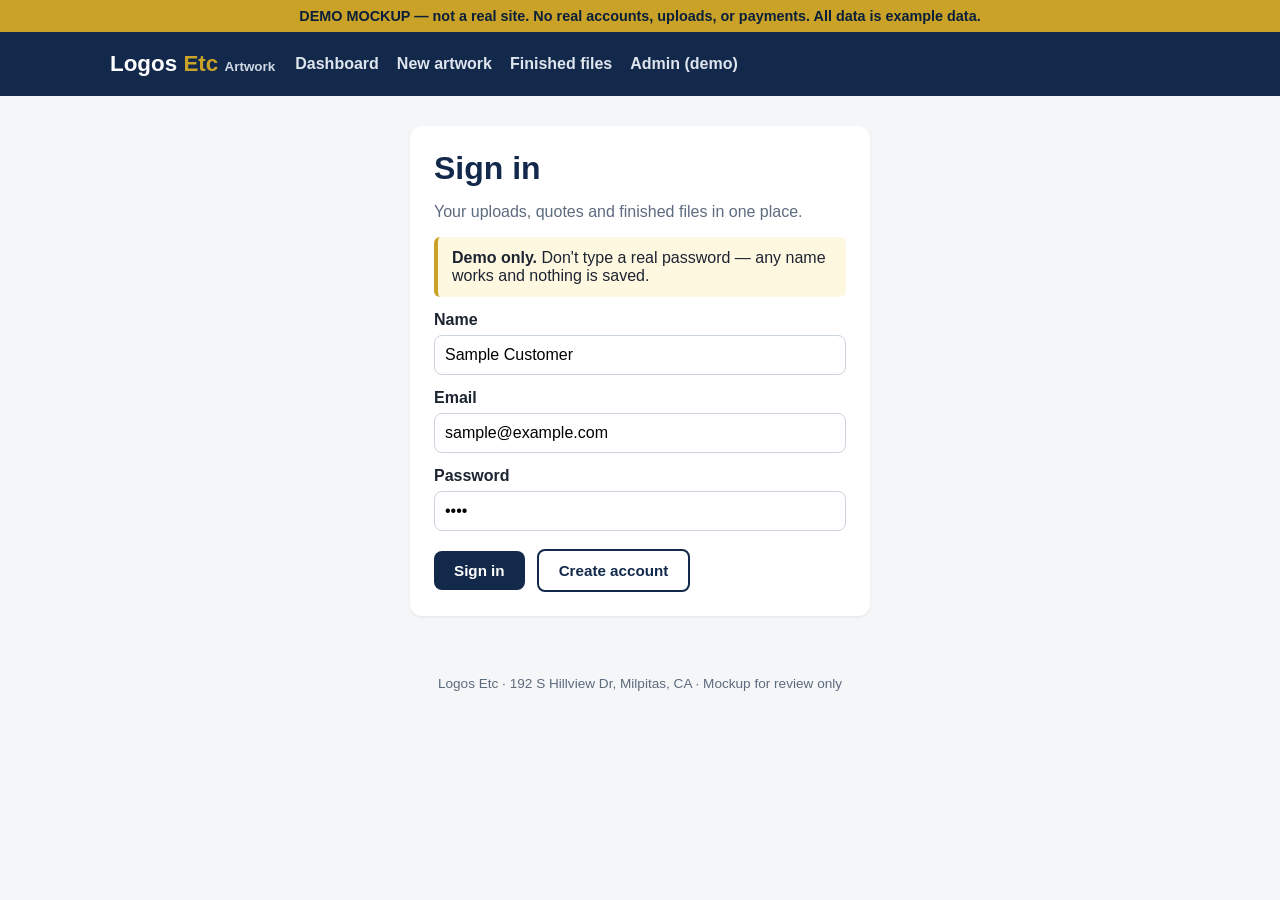
==== artwork/index.html @ 2047134d "Add artwork portal demo mockup (/artwork/)" ====
<!doctype html><html lang="en"><head><meta charset="utf-8"><meta name="viewport" content="width=device-width,initial-scale=1">
<title>Artwork Portal (Demo) | Logos Etc</title>
<style>
:root{--navy:#13294B;--dark:#0B1F3A;--gold:#C9A227;--bg:#f5f6f8;--ink:#1b2430;--mut:#5d6b7e}
*{box-sizing:border-box}body{margin:0;font-family:-apple-system,"Segoe UI",Roboto,Helvetica,Arial,sans-serif;color:var(--ink);background:var(--bg)}
h1,h2,h3{font-family:"Futura","Avenir Next Condensed","Trebuchet MS",sans-serif;margin:0 0 .4em;color:var(--navy)}
.demo{background:var(--gold);color:var(--dark);text-align:center;font-weight:700;padding:8px;font-size:.9rem}
header{background:var(--navy);color:#fff}.nav{max-width:1100px;margin:auto;display:flex;align-items:center;gap:20px;height:64px;padding:0 20px}
.logo{color:#fff;font-weight:900;font-size:1.4rem;text-decoration:none}.logo span{color:var(--gold)}
.nav nav{flex:1;display:flex;gap:18px}.nav a.l{color:#dfe5ee;text-decoration:none;font-weight:600;cursor:pointer}.nav a.l:hover{color:var(--gold)}
main{max-width:1100px;margin:28px auto;padding:0 20px}
.card{background:#fff;border-radius:12px;padding:24px;box-shadow:0 1px 3px rgba(0,0,0,.08);margin-bottom:20px}
.btn{display:inline-block;background:var(--gold);color:var(--dark);border:0;border-radius:8px;padding:11px 20px;font-weight:700;cursor:pointer;font-size:.95rem;text-decoration:none}
.btn.n{background:var(--navy);color:#fff}.btn.o{background:#fff;color:var(--navy);border:2px solid var(--navy)}.btn.s{padding:7px 12px;font-size:.85rem}
label{display:block;font-weight:600;margin:14px 0 6px}input,select,textarea{width:100%;padding:10px;border:1px solid #cbd3dd;border-radius:8px;font:inherit}
.grid{display:grid;grid-template-columns:repeat(3,1fr);gap:16px}.opt{border:2px solid #dde3ea;border-radius:12px;padding:18px;cursor:pointer;background:#fff}
.opt.sel{border-color:var(--gold);box-shadow:0 0 0 3px rgba(201,162,39,.25)}.opt b.p{font-size:1.6rem;color:var(--navy);display:block;margin:6px 0}
.note{background:#fff8e1;border-left:4px solid var(--gold);padding:12px 14px;border-radius:6px;margin:14px 0}
table{width:100%;border-collapse:collapse}th,td{text-align:left;padding:10px;border-bottom:1px solid #eef1f4;font-size:.93rem}th{color:var(--mut);font-weight:600}
.tag{display:inline-block;padding:3px 10px;border-radius:99px;font-size:.8rem;font-weight:700}
.t-rev{background:#e8eef7;color:var(--navy)}.t-q{background:#fff1c7;color:#7a5c00}.t-nc{background:#dff3e4;color:#1d6b35}.t-pd{background:#e6e0f7;color:#4b2e9a}.t-dn{background:var(--navy);color:#fff}
.ex{font-size:.75rem;color:var(--mut);font-weight:600;text-transform:uppercase;letter-spacing:.05em}
.drop{border:2px dashed #b8c3d1;border-radius:12px;padding:30px;text-align:center;color:var(--mut);cursor:pointer;background:#fafbfc}
.steps{display:flex;gap:8px;margin:16px 0}.steps div{flex:1;padding:10px;border-radius:8px;background:#eef1f4;text-align:center;font-size:.85rem;font-weight:600;color:var(--mut)}.steps .on{background:var(--navy);color:#fff}
.stripe{background:#635bff;color:#fff}.sum td{border:0;padding:6px 0}.hide{display:none}.row{display:flex;gap:12px;flex-wrap:wrap;align-items:center}
.two{display:grid;grid-template-columns:1fr 1fr;gap:16px}@media(max-width:800px){.grid,.two{grid-template-columns:1fr}.nav nav{display:none}}
footer{text-align:center;color:var(--mut);font-size:.85rem;padding:30px}
</style></head><body>
<div class="demo">DEMO MOCKUP — not a real site. No real accounts, uploads, or payments. All data is example data.</div>
<header><div class="nav"><a class="logo" href="#" onclick="go('dash')">Logos <span>Etc</span> <small style="font-size:.6em;font-weight:600;color:#cfd8e3">Artwork</small></a>
<nav id="mainnav" class="hide"><a class="l" onclick="go('dash')">Dashboard</a><a class="l" onclick="go('upload')">New artwork</a><a class="l" onclick="go('files')">Finished files</a><a class="l" onclick="go('admin')">Admin (demo)</a></nav>
<a class="l hide" id="signout" style="color:#fff;cursor:pointer" onclick="signOut()">Sign out</a></div></header>
<main id="app"></main>
<footer>Logos Etc · 192 S Hillview Dr, Milpitas, CA · Mockup for review only</footer>
<script>
const PRICES={vector:15,emb:35,bundle:50};
const NAMES={vector:'Vector artwork (AI/EPS/SVG/PDF)',emb:'Embroidery digitizing (EMB)',bundle:'Bundle: vector + EMB, free cap logo'};
let S={user:null,sel:'vector',subs:[
 {id:'A-1042',file:'example-bakery-logo.png',type:'emb',size:'3.5" wide',place:'Left chest',notes:'Example: match navy thread',status:'quote',price:35,date:'Oct 26'},
 {id:'A-1039',file:'example-softball-team.jpg',type:'vector',size:'10" wide',place:'Full back',notes:'Example',status:'review',price:null,date:'Oct 27'},
 {id:'A-1031',file:'example-realty-mark.ai',type:'vector',size:'4" wide',place:'Left chest',notes:'Example: already clean vector',status:'nocharge',price:0,date:'Oct 20'},
 {id:'A-1025',file:'example-gym-logo.png',type:'bundle',size:'3" + cap',place:'Chest + cap front',notes:'Example',status:'done',price:50,date:'Oct 15'}]};
const TAG={review:['Under review','t-rev'],quote:['Quote ready','t-q'],nocharge:['No charge — approved','t-nc'],paid:['Paid — in progress','t-pd'],done:['Finished','t-dn']};
const $=h=>document.getElementById('app').innerHTML=h;
const tag=s=>`<span class="tag ${TAG[s][1]}">${TAG[s][0]}</span>`;
const money=s=>s.price===null?'—':s.price===0?'$0 (no charge)':'$'+s.price;
function go(v,a){if(!S.user&&v!=='signin'&&v!=='admin'){v='signin'}document.getElementById('mainnav').classList.toggle('hide',!S.user);document.getElementById('signout').classList.toggle('hide',!S.user);location.hash=v+(a?'/'+a:'');window.scrollTo(0,0);V[v](a)}
function signOut(){S.user=null;go('signin')}
const V={
signin(){$(`<div class="card" style="max-width:460px;margin:30px auto"><h1>Sign in</h1><p style="color:var(--mut)">Your uploads, quotes and finished files in one place.</p>
<div class="note"><b>Demo only.</b> Don't type a real password — any name works and nothing is saved.</div>
<label>Name</label><input id="nm" value="Sample Customer"><label>Email</label><input value="sample@example.com"><label>Password</label><input type="password" value="demo" placeholder="(demo — leave as is)">
<div class="row" style="margin-top:18px"><button class="btn n" onclick="S.user=document.getElementById('nm').value||'Sample Customer';go('dash')">Sign in</button><button class="btn o" onclick="S.user=document.getElementById('nm').value||'Sample Customer';go('dash')">Create account</button></div></div>`)},
dash(){const q=S.subs.filter(s=>s.status==='quote'),d=S.subs.filter(s=>s.status==='done'||s.status==='nocharge');
$(`<div class="row" style="justify-content:space-between"><h1>Welcome, ${S.user}</h1><button class="btn" onclick="go('upload')">+ Upload new artwork</button></div><p class="ex">Example data</p>
<div class="two"><div class="card"><h3>Quotes awaiting payment (${q.length})</h3>${q.map(s=>`<p>${s.id} · ${NAMES[s.type]}<br><b>$${s.price}</b> <button class="btn s" onclick="go('pay','${s.id}')">Review & pay</button></p>`).join('')||'<p>None</p>'}</div>
<div class="card"><h3>Finished files (${d.length})</h3>${d.map(s=>`<p>${s.id} · ${s.file} <button class="btn o s" onclick="go('files')">Download</button></p>`).join('')}</div></div>
<div class="card"><h3>My uploads</h3><table><tr><th>ID</th><th>File</th><th>Type</th><th>Submitted</th><th>Status</th><th>Price</th><th></th></tr>
${S.subs.map(s=>`<tr><td>${s.id}</td><td>${s.file}</td><td>${NAMES[s.type]}</td><td>${s.date}</td><td>${tag(s.status)}</td><td>${money(s)}</td><td><a href="#" onclick="go('status','${s.id}');return false">View</a></td></tr>`).join('')}</table></div>`)},
upload(){$(`<div class="card"><h1>Upload new artwork</h1><p>Choose what you need. We review every file first — <b>if your artwork is already clean enough to use, there's no charge.</b></p>
<div class="grid">${['vector','emb','bundle'].map(k=>`<div class="opt ${S.sel===k?'sel':''}" onclick="S.sel='${k}';V.upload()"><span class="ex">${k==='bundle'?'Best value':'Single file'}</span><b class="p">$${PRICES[k]}</b><b>${NAMES[k]}</b><p style="color:var(--mut);font-size:.9rem">${k==='vector'?'Clean, scalable art for screen print, DTF, signs.':k==='emb'?'Stitch file ready for embroidery machines.':'Vector + EMB, plus a <b>free cap logo version</b>.'}</p></div>`).join('')}</div>
<label>Artwork file</label><div class="drop" onclick="this.innerHTML='📎 example-new-logo.png attached (demo — nothing uploaded)'">Click to attach a file (demo — nothing is uploaded)<br><small>PNG, JPG, PDF, AI, EPS, SVG</small></div>
<div class="two"><div><label>Size</label><input id="sz" placeholder='e.g. 3.5" wide'></div><div><label>Placement</label><select id="pl"><option>Left chest</option><option>Full front</option><option>Full back</option><option>Cap front</option><option>Sleeve</option><option>Other</option></select></div></div>
<label>Notes</label><textarea id="nt" rows="3" placeholder="Colors, thread, anything we should know"></textarea>
<div class="note">Up to <b>$${PRICES[S.sel]}</b> for ${NAMES[S.sel]}. You won't be charged now — we'll review and either approve it at no charge or send a quote.</div>
<button class="btn n" onclick="submitArt()">Submit for review</button></div>`)},
status(id){const s=S.subs.find(x=>x.id===id);const st=['review','quote/nocharge','paid','done'];const i={review:0,quote:1,nocharge:1,paid:2,done:3}[s.status];
$(`<div class="card"><p><a href="#" onclick="go('dash');return false">← Dashboard</a></p><h1>${s.id} ${tag(s.status)}</h1><p class="ex">Example data</p>
<div class="steps"><div class="${i>=0?'on':''}">1. Under review</div><div class="${i>=1?'on':''}">2. ${s.status==='nocharge'?'No charge — approved':'Quote ready'}</div><div class="${i>=2?'on':''}">3. ${s.status==='nocharge'?'Approved':'Paid / in progress'}</div><div class="${i>=3||s.status==='nocharge'?'on':''}">4. Files ready</div></div>
<table class="sum"><tr><td>File</td><td>${s.file}</td></tr><tr><td>Type</td><td>${NAMES[s.type]}</td></tr><tr><td>Size / placement</td><td>${s.size} · ${s.place}</td></tr><tr><td>Notes</td><td>${s.notes}</td></tr><tr><td>Price</td><td><b>${money(s)}</b></td></tr></table>
${s.status==='review'?'<div class="note">We\'re checking your artwork. If it\'s clean enough to use, it\'s approved at no charge; otherwise you\'ll get a quote by email.</div><p class="ex">Demo: switch to the Admin view to approve or quote this.</p>':''}
${s.status==='quote'?`<button class="btn" onclick="go('pay','${s.id}')">Review quote & pay $${s.price}</button>`:''}
${s.status==='nocharge'||s.status==='done'?`<button class="btn n" onclick="go('files')">Go to finished files</button>`:''}</div>`)},
pay(id){const s=S.subs.find(x=>x.id===id);
$(`<div class="card" style="max-width:560px;margin:auto"><p><a href="#" onclick="go('dash');return false">← Dashboard</a></p><h1>Your quote</h1><p class="ex">Example data</p>
<table><tr><td>${NAMES[s.type]}<br><small>${s.file} · ${s.size} · ${s.place}</small></td><td style="text-align:right"><b>$${s.price}.00</b></td></tr>${s.type==='bundle'?'<tr><td>Cap logo version</td><td style="text-align:right">FREE</td></tr>':''}<tr><th>Total</th><th style="text-align:right">$${s.price}.00</th></tr></table>
<div class="note">Work starts after payment. Finished files will appear in your account to download.</div>
<button class="btn stripe" style="width:100%" onclick="s=S.subs.find(x=>x.id==='${id}');s.status='paid';alert('DEMO: no payment was made. In the real site this opens Stripe Checkout.');go('status','${id}')">Pay with Stripe (demo)</button></div>`)},
files(){const d=S.subs.filter(s=>s.status==='done'||s.status==='nocharge');
$(`<div class="card"><h1>Finished files</h1><p class="ex">Example data — download buttons are demo only</p><table><tr><th>ID</th><th>Original</th><th>Type</th><th>Files</th></tr>
${d.map(s=>`<tr><td>${s.id}</td><td>${s.file}</td><td>${NAMES[s.type]}</td><td>${(s.type==='vector'?['.ai','.eps','.svg','.pdf']:s.type==='emb'?['.emb','.dst']:['.ai','.pdf','.emb','.dst','cap .emb']).map(x=>`<button class="btn o s" onclick="alert('Demo: no file')">⬇ ${x}</button>`).join(' ')}</td></tr>`).join('')}</table></div>`)},
admin(){$(`<div class="card"><h1>Admin — submissions</h1><p class="ex">Demo admin view · example data</p><table><tr><th>ID</th><th>Customer file</th><th>Type</th><th>Status</th><th>Quote price</th><th>Actions</th></tr>
${S.subs.map(s=>`<tr><td>${s.id}</td><td>${s.file}<br><small>${s.size} · ${s.place}</small></td><td>${NAMES[s.type]}</td><td>${tag(s.status)}</td><td>${s.status==='review'?`<input id="p${s.id}" style="width:80px" value="${PRICES[s.type]}">`:money(s)}</td><td>${s.status==='review'?`<button class="btn s" style="background:#dff3e4;color:#1d6b35" onclick="adm('${s.id}',0)">Mark no charge</button> <button class="btn n s" onclick="adm('${s.id}',1)">Send quote</button>`:''}</td></tr>`).join('')}</table></div>`)}};
function submitArt(){const n=1043+S.subs.length;S.subs.unshift({id:'A-'+n,file:'example-new-logo.png',type:S.sel,size:document.getElementById('sz').value||'—',place:document.getElementById('pl').value,notes:document.getElementById('nt').value||'—',status:'review',price:null,date:'Today'});go('status','A-'+n)}
function adm(id,q){const s=S.subs.find(x=>x.id===id);if(q){s.status='quote';s.price=+document.getElementById('p'+id).value}else{s.status='nocharge';s.price=0}V.admin()}
const [h,a]=location.hash.slice(1).split('/');if(h&&h!=='signin'&&h!=='admin')S.user='Sample Customer';go(h||'signin',a);
</script></body></html>
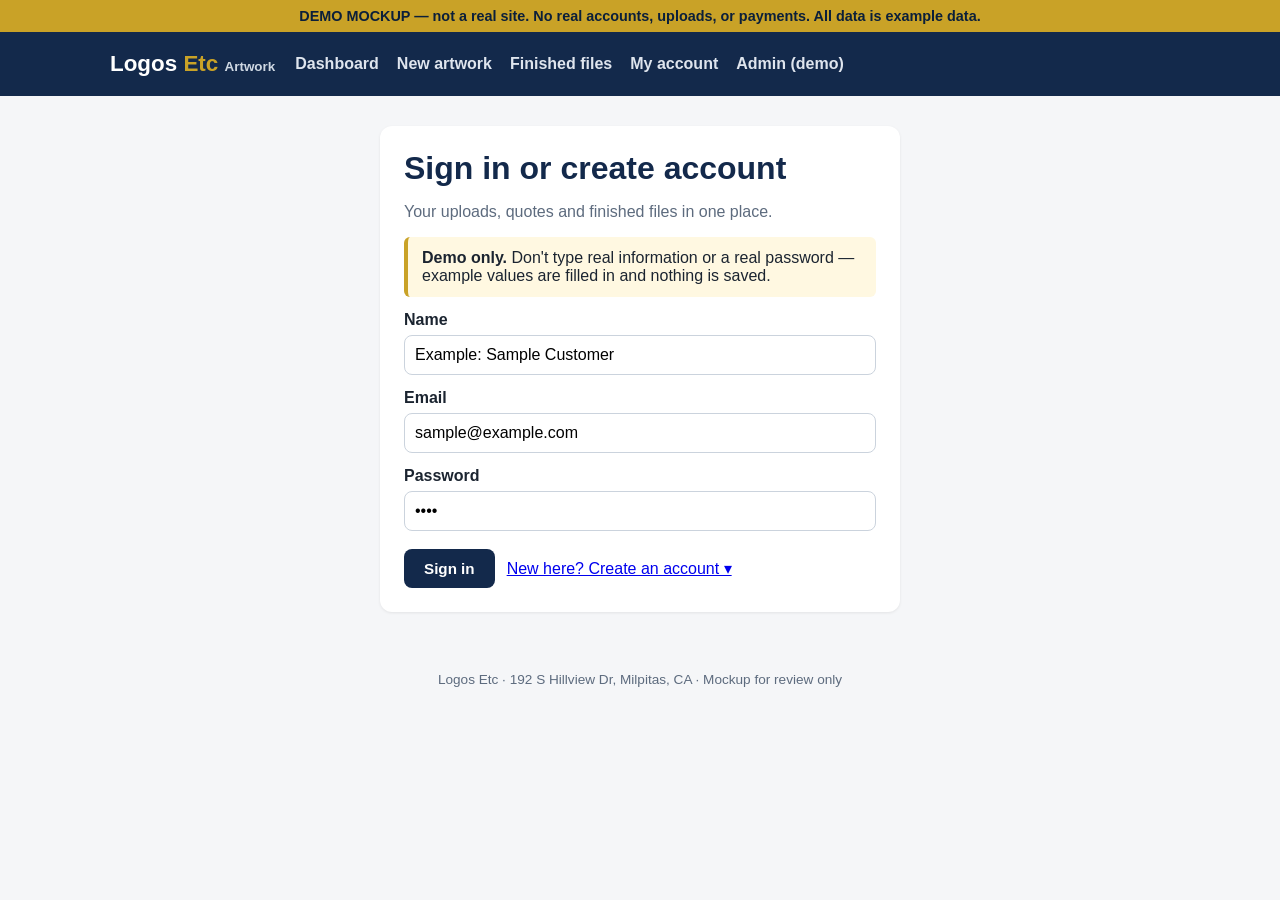
==== commit 011336e0: "Artwork portal: client accounts, My account screen, admin client detail" ====
--- a/artwork/index.html
+++ b/artwork/index.html
@@ -28,29 +28,43 @@
 </style></head><body>
 <div class="demo">DEMO MOCKUP — not a real site. No real accounts, uploads, or payments. All data is example data.</div>
 <header><div class="nav"><a class="logo" href="#" onclick="go('dash')">Logos <span>Etc</span> <small style="font-size:.6em;font-weight:600;color:#cfd8e3">Artwork</small></a>
-<nav id="mainnav" class="hide"><a class="l" onclick="go('dash')">Dashboard</a><a class="l" onclick="go('upload')">New artwork</a><a class="l" onclick="go('files')">Finished files</a><a class="l" onclick="go('admin')">Admin (demo)</a></nav>
+<nav id="mainnav" class="hide"><a class="l" onclick="go('dash')">Dashboard</a><a class="l" onclick="go('upload')">New artwork</a><a class="l" onclick="go('files')">Finished files</a><a class="l" onclick="go('account')">My account</a><a class="l" onclick="go('admin')">Admin (demo)</a></nav>
 <a class="l hide" id="signout" style="color:#fff;cursor:pointer" onclick="signOut()">Sign out</a></div></header>
 <main id="app"></main>
 <footer>Logos Etc · 192 S Hillview Dr, Milpitas, CA · Mockup for review only</footer>
 <script>
 const PRICES={vector:15,emb:35,bundle:50};
 const NAMES={vector:'Vector artwork (AI/EPS/SVG/PDF)',emb:'Embroidery digitizing (EMB)',bundle:'Bundle: vector + EMB, free cap logo'};
+const CL={'Example: Maria Lopez':{company:'Sample Bakery Co.',email:'maria@example.com',phone:'(555) 010-1001',ship:'100 Example St, Sampletown, CA 95000',bill:'Same as shipping'},
+'Example: Jordan Lee':{company:'Sample Softball League',email:'jordan@example.com',phone:'(555) 010-1002',ship:'200 Demo Ave, Sampletown, CA 95000',bill:'PO Box 12, Sampletown, CA 95000'},
+'Example: Priya Patel':{company:'Sample Realty Group',email:'priya@example.com',phone:'(555) 010-1003',ship:'300 Mock Blvd, Sampletown, CA 95000',bill:'Same as shipping'},
+'Example: Sam Carter':{company:'Sample Fitness Studio',email:'sam@example.com',phone:'(555) 010-1004',ship:'400 Test Rd, Sampletown, CA 95000',bill:'Same as shipping'}};
 let S={user:null,sel:'vector',subs:[
- {id:'A-1042',file:'example-bakery-logo.png',type:'emb',size:'3.5" wide',place:'Left chest',notes:'Example: match navy thread',status:'quote',price:35,date:'Oct 26'},
- {id:'A-1039',file:'example-softball-team.jpg',type:'vector',size:'10" wide',place:'Full back',notes:'Example',status:'review',price:null,date:'Oct 27'},
- {id:'A-1031',file:'example-realty-mark.ai',type:'vector',size:'4" wide',place:'Left chest',notes:'Example: already clean vector',status:'nocharge',price:0,date:'Oct 20'},
- {id:'A-1025',file:'example-gym-logo.png',type:'bundle',size:'3" + cap',place:'Chest + cap front',notes:'Example',status:'done',price:50,date:'Oct 15'}]};
+ {id:'A-1042',client:'Example: Maria Lopez',company:'Sample Bakery Co.',file:'example-bakery-logo.png',type:'emb',size:'3.5" wide',place:'Left chest',notes:'Example: match navy thread',status:'quote',price:35,date:'Oct 26'},
+ {id:'A-1039',client:'Example: Jordan Lee',company:'Sample Softball League',file:'example-softball-team.jpg',type:'vector',size:'10" wide',place:'Full back',notes:'Example',status:'review',price:null,date:'Oct 27'},
+ {id:'A-1031',client:'Example: Priya Patel',company:'Sample Realty Group',file:'example-realty-mark.ai',type:'vector',size:'4" wide',place:'Left chest',notes:'Example: already clean vector',status:'nocharge',price:0,date:'Oct 20'},
+ {id:'A-1025',client:'Example: Sam Carter',company:'Sample Fitness Studio',file:'example-gym-logo.png',type:'bundle',size:'3" + cap',place:'Chest + cap front',notes:'Example',status:'done',price:50,date:'Oct 15'}]};
 const TAG={review:['Under review','t-rev'],quote:['Quote ready','t-q'],nocharge:['No charge — approved','t-nc'],paid:['Paid — in progress','t-pd'],done:['Finished','t-dn']};
 const $=h=>document.getElementById('app').innerHTML=h;
 const tag=s=>`<span class="tag ${TAG[s][1]}">${TAG[s][0]}</span>`;
 const money=s=>s.price===null?'—':s.price===0?'$0 (no charge)':'$'+s.price;
-function go(v,a){if(!S.user&&v!=='signin'&&v!=='admin'){v='signin'}document.getElementById('mainnav').classList.toggle('hide',!S.user);document.getElementById('signout').classList.toggle('hide',!S.user);location.hash=v+(a?'/'+a:'');window.scrollTo(0,0);V[v](a)}
+function go(v,a){if(!S.user&&!['signin','admin','client'].includes(v)){v='signin'}document.getElementById('mainnav').classList.toggle('hide',!S.user);document.getElementById('signout').classList.toggle('hide',!S.user);location.hash=v+(a?'/'+a:'');window.scrollTo(0,0);V[v](a)}
+function mkUser(c){const g=i=>(document.getElementById(i)||{}).value;S.user=g('nm')||'Example: Sample Customer';if(!CL[S.user])CL[S.user]={company:c?g('co'):'Example Company LLC',email:g('em'),phone:c?g('ph'):'(555) 010-0000',ship:c?g('sh'):'123 Example St, Sampletown, CA 95000',bill:c?g('bi'):'Same as shipping'};go('dash')}
+function saveAcct(){const c=CL[S.user];['company','email','phone','ship','bill'].forEach(k=>c[k]=document.getElementById('a_'+k).value);const n=document.getElementById('a_name').value;if(n!==S.user){CL[n]=c;S.subs.forEach(x=>{if(x.client===S.user)x.client=n});S.user=n}S.subs.forEach(x=>{if(x.client===S.user)x.company=c.company});document.getElementById('sv').textContent='Saved (demo only)'}
 function signOut(){S.user=null;go('signin')}
 const V={
-signin(){$(`<div class="card" style="max-width:460px;margin:30px auto"><h1>Sign in</h1><p style="color:var(--mut)">Your uploads, quotes and finished files in one place.</p>
-<div class="note"><b>Demo only.</b> Don't type a real password — any name works and nothing is saved.</div>
-<label>Name</label><input id="nm" value="Sample Customer"><label>Email</label><input value="sample@example.com"><label>Password</label><input type="password" value="demo" placeholder="(demo — leave as is)">
-<div class="row" style="margin-top:18px"><button class="btn n" onclick="S.user=document.getElementById('nm').value||'Sample Customer';go('dash')">Sign in</button><button class="btn o" onclick="S.user=document.getElementById('nm').value||'Sample Customer';go('dash')">Create account</button></div></div>`)},
+signin(a){const F=(id,l,v)=>`<label>${l}</label><input id="${id}" value="${v}">`;$(`<div class="card" style="max-width:520px;margin:30px auto"><h1>Sign in or create account</h1><p style="color:var(--mut)">Your uploads, quotes and finished files in one place.</p>
+<div class="note"><b>Demo only.</b> Don't type real information or a real password — example values are filled in and nothing is saved.</div>
+${F('nm','Name','Example: Sample Customer')}${F('em','Email','sample@example.com')}<label>Password</label><input type="password" value="demo">
+<div class="row" style="margin-top:18px"><button class="btn n" onclick="mkUser(0)">Sign in</button><a href="#" onclick="document.getElementById('ca').classList.toggle('hide');return false">New here? Create an account ▾</a></div>
+<div id="ca" class="${a?'':'hide'}"><hr style="margin:20px 0;border:0;border-top:1px solid #eee"><h3>Create account</h3>${F('co','Company','Example Company LLC')}${F('ph','Phone','(555) 010-0000')}${F('sh','Shipping address','123 Example St, Sampletown, CA 95000')}${F('bi','Billing address','Same as shipping')}
+<button class="btn" style="margin-top:16px" onclick="mkUser(1)">Create account</button></div></div>`)},
+account(){const c=CL[S.user];$(`<div class="card" style="max-width:640px"><h1>My account</h1><p class="ex">Demo — changes are not saved anywhere</p>
+${[['name','Name',S.user],['company','Company',c.company],['email','Email',c.email],['phone','Phone',c.phone],['ship','Shipping address',c.ship],['bill','Billing address',c.bill]].map(([k,l,v])=>`<label>${l}</label><input id="a_${k}" value="${v}">`).join('')}
+<div class="row" style="margin-top:16px"><button class="btn n" onclick="saveAcct()">Save changes</button><span id="sv" class="ex"></span></div></div>`)},
+client(n){n=decodeURIComponent(n);const c=CL[n]||{};const L=S.subs.filter(x=>x.client===n);$(`<div class="card"><p><a href="#" onclick="go('admin');return false">← All submissions</a></p><h1>${n}</h1><p style="font-size:1.1rem;margin-top:-6px">${c.company||''}</p><p class="ex">Demo admin view · example data</p>
+<div class="two"><table class="sum"><tr><td>Email</td><td>${c.email||'—'}</td></tr><tr><td>Phone</td><td>${c.phone||'—'}</td></tr></table><table class="sum"><tr><td>Shipping</td><td>${c.ship||'—'}</td></tr><tr><td>Billing</td><td>${c.bill||'—'}</td></tr></table></div>
+<h3 style="margin-top:20px">Submission history (${L.length})</h3><table><tr><th>ID</th><th>File</th><th>Type</th><th>Submitted</th><th>Status</th><th>Price</th></tr>${L.map(x=>`<tr><td>${x.id}</td><td>${x.file}</td><td>${NAMES[x.type]}</td><td>${x.date}</td><td>${tag(x.status)}</td><td>${money(x)}</td></tr>`).join('')}</table></div>`)},
 dash(){const q=S.subs.filter(s=>s.status==='quote'),d=S.subs.filter(s=>s.status==='done'||s.status==='nocharge');
 $(`<div class="row" style="justify-content:space-between"><h1>Welcome, ${S.user}</h1><button class="btn" onclick="go('upload')">+ Upload new artwork</button></div><p class="ex">Example data</p>
 <div class="two"><div class="card"><h3>Quotes awaiting payment (${q.length})</h3>${q.map(s=>`<p>${s.id} · ${NAMES[s.type]}<br><b>$${s.price}</b> <button class="btn s" onclick="go('pay','${s.id}')">Review & pay</button></p>`).join('')||'<p>None</p>'}</div>
@@ -67,7 +81,7 @@
 status(id){const s=S.subs.find(x=>x.id===id);const st=['review','quote/nocharge','paid','done'];const i={review:0,quote:1,nocharge:1,paid:2,done:3}[s.status];
 $(`<div class="card"><p><a href="#" onclick="go('dash');return false">← Dashboard</a></p><h1>${s.id} ${tag(s.status)}</h1><p class="ex">Example data</p>
 <div class="steps"><div class="${i>=0?'on':''}">1. Under review</div><div class="${i>=1?'on':''}">2. ${s.status==='nocharge'?'No charge — approved':'Quote ready'}</div><div class="${i>=2?'on':''}">3. ${s.status==='nocharge'?'Approved':'Paid / in progress'}</div><div class="${i>=3||s.status==='nocharge'?'on':''}">4. Files ready</div></div>
-<table class="sum"><tr><td>File</td><td>${s.file}</td></tr><tr><td>Type</td><td>${NAMES[s.type]}</td></tr><tr><td>Size / placement</td><td>${s.size} · ${s.place}</td></tr><tr><td>Notes</td><td>${s.notes}</td></tr><tr><td>Price</td><td><b>${money(s)}</b></td></tr></table>
+<table class="sum"><tr><td>Client</td><td><b>${s.client}</b> · ${s.company}</td></tr><tr><td>File</td><td>${s.file}</td></tr><tr><td>Type</td><td>${NAMES[s.type]}</td></tr><tr><td>Size / placement</td><td>${s.size} · ${s.place}</td></tr><tr><td>Notes</td><td>${s.notes}</td></tr><tr><td>Price</td><td><b>${money(s)}</b></td></tr></table>
 ${s.status==='review'?'<div class="note">We\'re checking your artwork. If it\'s clean enough to use, it\'s approved at no charge; otherwise you\'ll get a quote by email.</div><p class="ex">Demo: switch to the Admin view to approve or quote this.</p>':''}
 ${s.status==='quote'?`<button class="btn" onclick="go('pay','${s.id}')">Review quote & pay $${s.price}</button>`:''}
 ${s.status==='nocharge'||s.status==='done'?`<button class="btn n" onclick="go('files')">Go to finished files</button>`:''}</div>`)},
@@ -79,9 +93,9 @@
 files(){const d=S.subs.filter(s=>s.status==='done'||s.status==='nocharge');
 $(`<div class="card"><h1>Finished files</h1><p class="ex">Example data — download buttons are demo only</p><table><tr><th>ID</th><th>Original</th><th>Type</th><th>Files</th></tr>
 ${d.map(s=>`<tr><td>${s.id}</td><td>${s.file}</td><td>${NAMES[s.type]}</td><td>${(s.type==='vector'?['.ai','.eps','.svg','.pdf']:s.type==='emb'?['.emb','.dst']:['.ai','.pdf','.emb','.dst','cap .emb']).map(x=>`<button class="btn o s" onclick="alert('Demo: no file')">⬇ ${x}</button>`).join(' ')}</td></tr>`).join('')}</table></div>`)},
-admin(){$(`<div class="card"><h1>Admin — submissions</h1><p class="ex">Demo admin view · example data</p><table><tr><th>ID</th><th>Customer file</th><th>Type</th><th>Status</th><th>Quote price</th><th>Actions</th></tr>
-${S.subs.map(s=>`<tr><td>${s.id}</td><td>${s.file}<br><small>${s.size} · ${s.place}</small></td><td>${NAMES[s.type]}</td><td>${tag(s.status)}</td><td>${s.status==='review'?`<input id="p${s.id}" style="width:80px" value="${PRICES[s.type]}">`:money(s)}</td><td>${s.status==='review'?`<button class="btn s" style="background:#dff3e4;color:#1d6b35" onclick="adm('${s.id}',0)">Mark no charge</button> <button class="btn n s" onclick="adm('${s.id}',1)">Send quote</button>`:''}</td></tr>`).join('')}</table></div>`)}};
-function submitArt(){const n=1043+S.subs.length;S.subs.unshift({id:'A-'+n,file:'example-new-logo.png',type:S.sel,size:document.getElementById('sz').value||'—',place:document.getElementById('pl').value,notes:document.getElementById('nt').value||'—',status:'review',price:null,date:'Today'});go('status','A-'+n)}
+admin(){$(`<div class="card"><h1>Admin — submissions</h1><p class="ex">Demo admin view · example data</p><table><tr><th>ID</th><th>Client</th><th>Customer file</th><th>Type</th><th>Status</th><th>Quote price</th><th>Actions</th></tr>
+${S.subs.map(s=>`<tr><td>${s.id}</td><td><a href="#" onclick="go('client',encodeURIComponent('${s.client}'));return false" style="color:var(--navy);font-size:1rem;font-weight:700">${s.client}</a><br><small>${s.company}</small></td><td>${s.file}<br><small>${s.size} · ${s.place}</small></td><td>${NAMES[s.type]}</td><td>${tag(s.status)}</td><td>${s.status==='review'?`<input id="p${s.id}" style="width:80px" value="${PRICES[s.type]}">`:money(s)}</td><td>${s.status==='review'?`<button class="btn s" style="background:#dff3e4;color:#1d6b35" onclick="adm('${s.id}',0)">Mark no charge</button> <button class="btn n s" onclick="adm('${s.id}',1)">Send quote</button>`:''}</td></tr>`).join('')}</table></div>`)}};
+function submitArt(){const n=1043+S.subs.length;S.subs.unshift({id:'A-'+n,client:S.user,company:CL[S.user].company,file:'example-new-logo.png',type:S.sel,size:document.getElementById('sz').value||'—',place:document.getElementById('pl').value,notes:document.getElementById('nt').value||'—',status:'review',price:null,date:'Today'});go('status','A-'+n)}
 function adm(id,q){const s=S.subs.find(x=>x.id===id);if(q){s.status='quote';s.price=+document.getElementById('p'+id).value}else{s.status='nocharge';s.price=0}V.admin()}
-const [h,a]=location.hash.slice(1).split('/');if(h&&h!=='signin'&&h!=='admin')S.user='Sample Customer';go(h||'signin',a);
+const [h,a]=location.hash.slice(1).split('/');if(h&&!['signin','admin','client'].includes(h)){S.user='Example: Sample Customer';CL[S.user]={company:'Example Company LLC',email:'sample@example.com',phone:'(555) 010-0000',ship:'123 Example St, Sampletown, CA 95000',bill:'Same as shipping'}};go(h||'signin',a);
 </script></body></html>
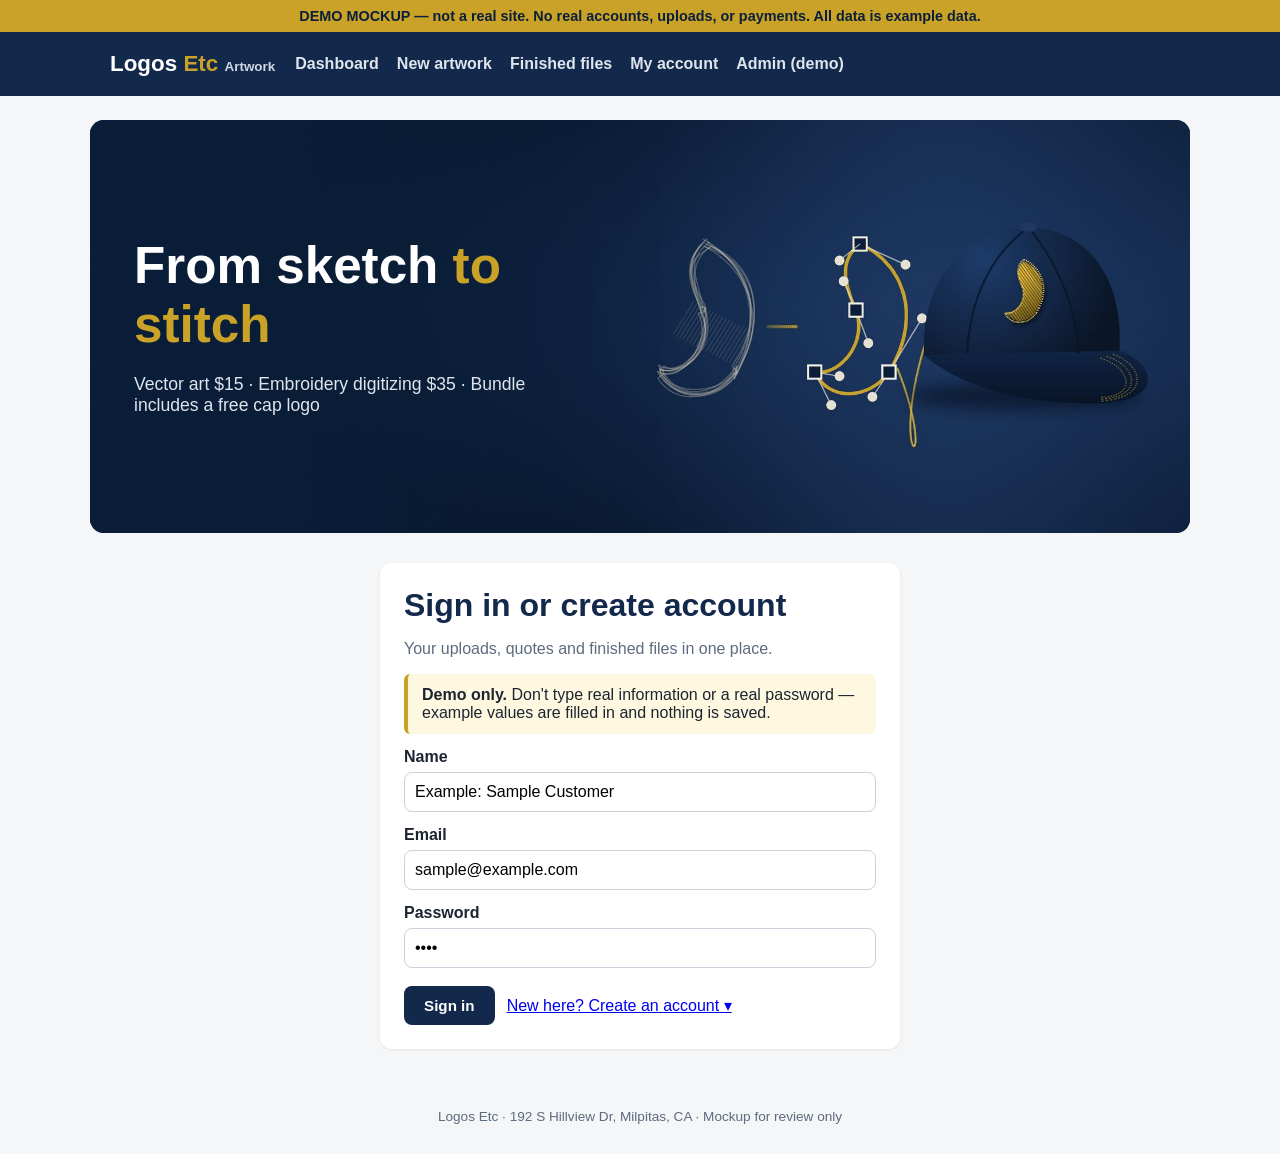
==== commit a2c8bc04: "Artwork portal: hero graphics with headline" ====
--- a/artwork/index.html
+++ b/artwork/index.html
@@ -24,12 +24,19 @@
 .steps{display:flex;gap:8px;margin:16px 0}.steps div{flex:1;padding:10px;border-radius:8px;background:#eef1f4;text-align:center;font-size:.85rem;font-weight:600;color:var(--mut)}.steps .on{background:var(--navy);color:#fff}
 .stripe{background:#635bff;color:#fff}.sum td{border:0;padding:6px 0}.hide{display:none}.row{display:flex;gap:12px;flex-wrap:wrap;align-items:center}
 .two{display:grid;grid-template-columns:1fr 1fr;gap:16px}@media(max-width:800px){.grid,.two{grid-template-columns:1fr}.nav nav{display:none}}
+
+.hero{position:relative;max-width:1100px;margin:24px auto 0;border-radius:14px;overflow:hidden;background:var(--dark)}.hero img{display:block;width:100%;height:auto}
+.hero .tx{position:absolute;left:0;top:0;bottom:0;width:45%;display:flex;flex-direction:column;justify-content:center;padding:0 4%;color:#fff}
+.hero h1{color:#fff;font-size:clamp(1.8rem,4vw,3.2rem)}.hero h1 span{color:var(--gold)}.hero p{margin:0;font-size:clamp(.9rem,1.4vw,1.1rem);color:#dfe5ee}
+@media(max-width:700px){.hero{margin:16px}.hero .tx{width:100%;bottom:auto;height:40%;padding:0 7%}}
 footer{text-align:center;color:var(--mut);font-size:.85rem;padding:30px}
 </style></head><body>
 <div class="demo">DEMO MOCKUP — not a real site. No real accounts, uploads, or payments. All data is example data.</div>
 <header><div class="nav"><a class="logo" href="#" onclick="go('dash')">Logos <span>Etc</span> <small style="font-size:.6em;font-weight:600;color:#cfd8e3">Artwork</small></a>
 <nav id="mainnav" class="hide"><a class="l" onclick="go('dash')">Dashboard</a><a class="l" onclick="go('upload')">New artwork</a><a class="l" onclick="go('files')">Finished files</a><a class="l" onclick="go('account')">My account</a><a class="l" onclick="go('admin')">Admin (demo)</a></nav>
 <a class="l hide" id="signout" style="color:#fff;cursor:pointer" onclick="signOut()">Sign out</a></div></header>
+<section class="hero" id="hero"><picture><source media="(max-width:700px)" srcset="img/hero-square.jpg"><img src="img/hero.jpg" alt="Logo artwork turned into vector and embroidery files"></picture>
+<div class="tx"><h1>From sketch <span>to stitch</span></h1><p>Vector art $15 · Embroidery digitizing $35 · Bundle includes a free cap logo</p></div></section>
 <main id="app"></main>
 <footer>Logos Etc · 192 S Hillview Dr, Milpitas, CA · Mockup for review only</footer>
 <script>
@@ -48,7 +55,7 @@
 const $=h=>document.getElementById('app').innerHTML=h;
 const tag=s=>`<span class="tag ${TAG[s][1]}">${TAG[s][0]}</span>`;
 const money=s=>s.price===null?'—':s.price===0?'$0 (no charge)':'$'+s.price;
-function go(v,a){if(!S.user&&!['signin','admin','client'].includes(v)){v='signin'}document.getElementById('mainnav').classList.toggle('hide',!S.user);document.getElementById('signout').classList.toggle('hide',!S.user);location.hash=v+(a?'/'+a:'');window.scrollTo(0,0);V[v](a)}
+function go(v,a){if(!S.user&&!['signin','admin','client'].includes(v)){v='signin'}document.getElementById('mainnav').classList.toggle('hide',!S.user);document.getElementById('signout').classList.toggle('hide',!S.user);document.getElementById('hero').style.display=['signin','dash','upload'].includes(v)?'':'none';location.hash=v+(a?'/'+a:'');window.scrollTo(0,0);V[v](a)}
 function mkUser(c){const g=i=>(document.getElementById(i)||{}).value;S.user=g('nm')||'Example: Sample Customer';if(!CL[S.user])CL[S.user]={company:c?g('co'):'Example Company LLC',email:g('em'),phone:c?g('ph'):'(555) 010-0000',ship:c?g('sh'):'123 Example St, Sampletown, CA 95000',bill:c?g('bi'):'Same as shipping'};go('dash')}
 function saveAcct(){const c=CL[S.user];['company','email','phone','ship','bill'].forEach(k=>c[k]=document.getElementById('a_'+k).value);const n=document.getElementById('a_name').value;if(n!==S.user){CL[n]=c;S.subs.forEach(x=>{if(x.client===S.user)x.client=n});S.user=n}S.subs.forEach(x=>{if(x.client===S.user)x.company=c.company});document.getElementById('sv').textContent='Saved (demo only)'}
 function signOut(){S.user=null;go('signin')}
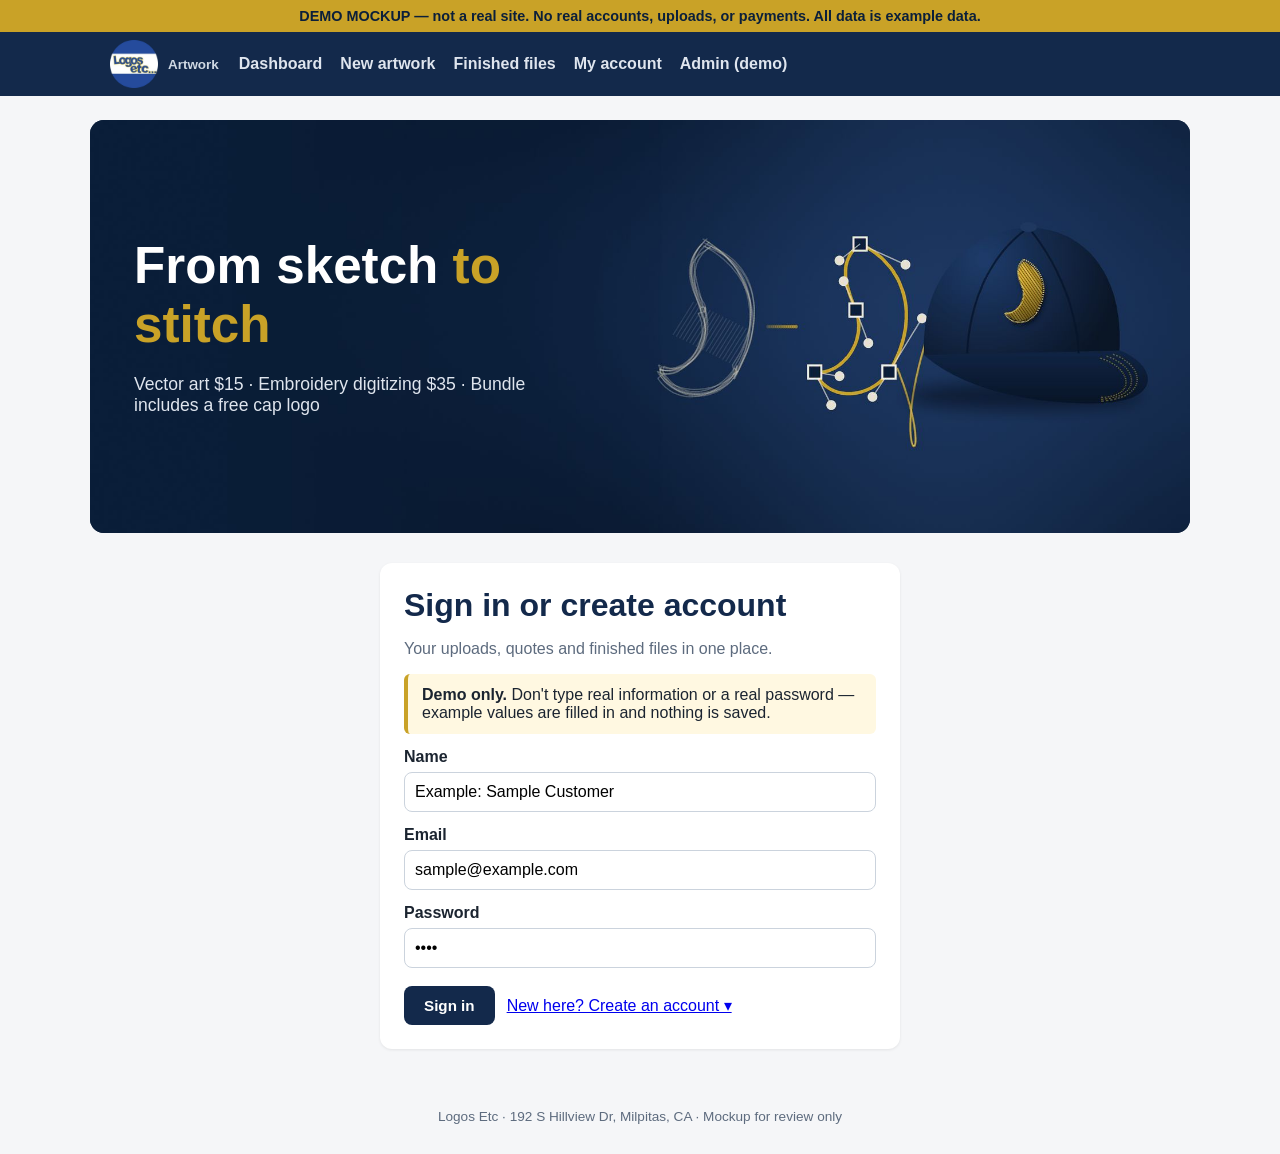
==== commit 4f89ee40: "Artwork portal: Logos Etc logo in header" ====
--- a/artwork/index.html
+++ b/artwork/index.html
@@ -32,7 +32,7 @@
 footer{text-align:center;color:var(--mut);font-size:.85rem;padding:30px}
 </style></head><body>
 <div class="demo">DEMO MOCKUP — not a real site. No real accounts, uploads, or payments. All data is example data.</div>
-<header><div class="nav"><a class="logo" href="#" onclick="go('dash')">Logos <span>Etc</span> <small style="font-size:.6em;font-weight:600;color:#cfd8e3">Artwork</small></a>
+<header><div class="nav"><a class="logo" href="#" onclick="go('dash')" style="display:flex;align-items:center;gap:10px"><img src="img/logo.png" srcset="img/logo.png 1x, img/logo@2x.png 2x" alt="Logos Etc" width="48" height="48"> <small style="font-size:.6em;font-weight:600;color:#cfd8e3">Artwork</small></a>
 <nav id="mainnav" class="hide"><a class="l" onclick="go('dash')">Dashboard</a><a class="l" onclick="go('upload')">New artwork</a><a class="l" onclick="go('files')">Finished files</a><a class="l" onclick="go('account')">My account</a><a class="l" onclick="go('admin')">Admin (demo)</a></nav>
 <a class="l hide" id="signout" style="color:#fff;cursor:pointer" onclick="signOut()">Sign out</a></div></header>
 <section class="hero" id="hero"><picture><source media="(max-width:700px)" srcset="img/hero-square.jpg"><img src="img/hero.jpg" alt="Logo artwork turned into vector and embroidery files"></picture>
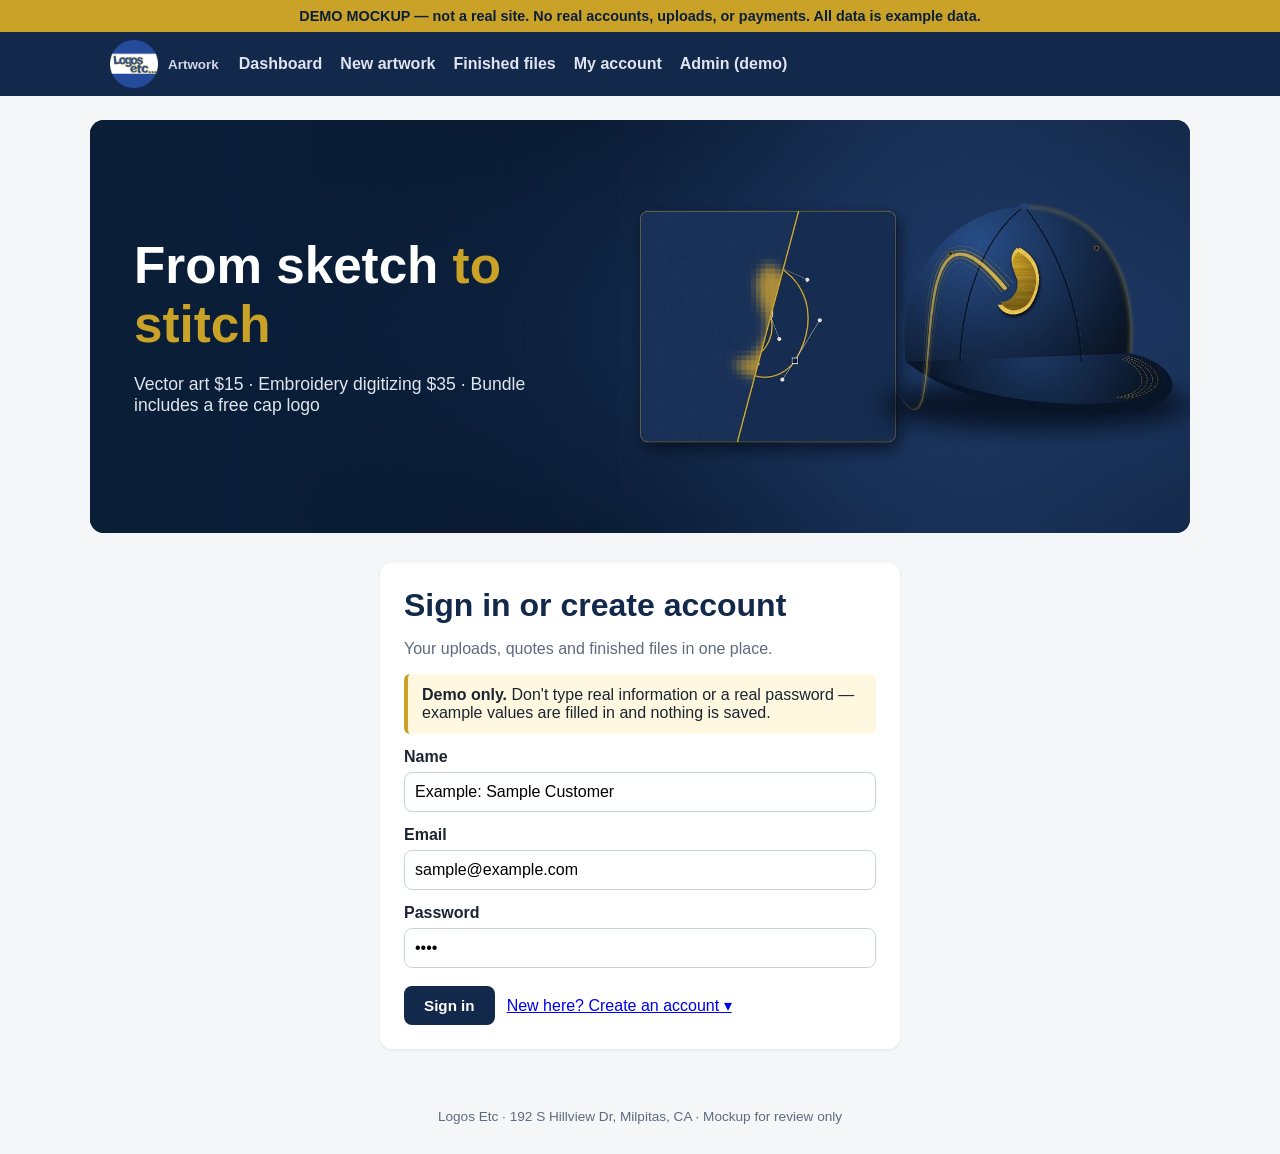
==== commit 2868df96: "Artwork portal: cache-bust hero images" ====
--- a/artwork/index.html
+++ b/artwork/index.html
@@ -35,7 +35,7 @@
 <header><div class="nav"><a class="logo" href="#" onclick="go('dash')" style="display:flex;align-items:center;gap:10px"><img src="img/logo.png" srcset="img/logo.png 1x, img/logo@2x.png 2x" alt="Logos Etc" width="48" height="48"> <small style="font-size:.6em;font-weight:600;color:#cfd8e3">Artwork</small></a>
 <nav id="mainnav" class="hide"><a class="l" onclick="go('dash')">Dashboard</a><a class="l" onclick="go('upload')">New artwork</a><a class="l" onclick="go('files')">Finished files</a><a class="l" onclick="go('account')">My account</a><a class="l" onclick="go('admin')">Admin (demo)</a></nav>
 <a class="l hide" id="signout" style="color:#fff;cursor:pointer" onclick="signOut()">Sign out</a></div></header>
-<section class="hero" id="hero"><picture><source media="(max-width:700px)" srcset="img/hero-square.jpg"><img src="img/hero.jpg" alt="Logo artwork turned into vector and embroidery files"></picture>
+<section class="hero" id="hero"><picture><source media="(max-width:700px)" srcset="img/hero-square.jpg?v=5be5126"><img src="img/hero.jpg?v=5be5126" alt="Logo artwork turned into vector and embroidery files"></picture>
 <div class="tx"><h1>From sketch <span>to stitch</span></h1><p>Vector art $15 · Embroidery digitizing $35 · Bundle includes a free cap logo</p></div></section>
 <main id="app"></main>
 <footer>Logos Etc · 192 S Hillview Dr, Milpitas, CA · Mockup for review only</footer>
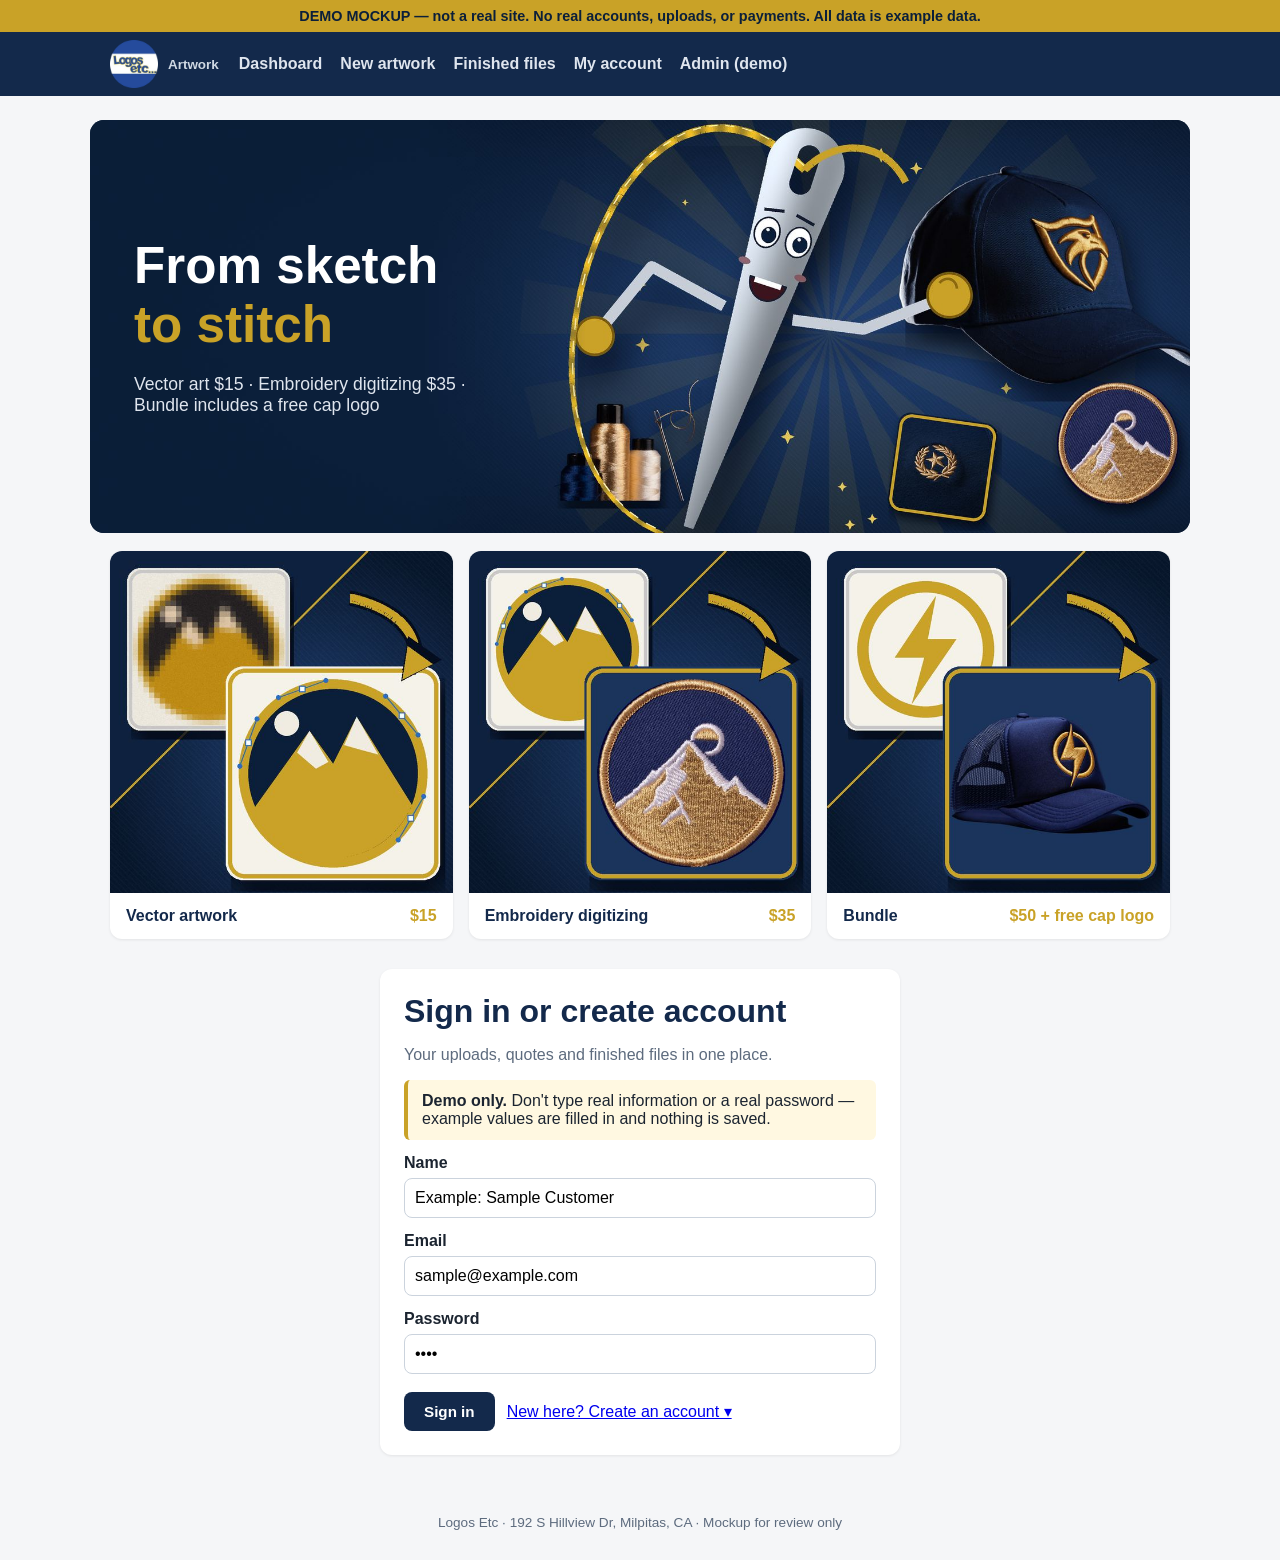
==== commit 5c8b1577: "Artwork portal: new hero set and service tiles" ====
--- a/artwork/index.html
+++ b/artwork/index.html
@@ -26,17 +26,25 @@
 .two{display:grid;grid-template-columns:1fr 1fr;gap:16px}@media(max-width:800px){.grid,.two{grid-template-columns:1fr}.nav nav{display:none}}
 
 .hero{position:relative;max-width:1100px;margin:24px auto 0;border-radius:14px;overflow:hidden;background:var(--dark)}.hero img{display:block;width:100%;height:auto}
-.hero .tx{position:absolute;left:0;top:0;bottom:0;width:45%;display:flex;flex-direction:column;justify-content:center;padding:0 4%;color:#fff}
+.hero .tx{position:absolute;left:0;top:0;bottom:0;width:40%;display:flex;flex-direction:column;justify-content:center;padding:0 4%;color:#fff}
 .hero h1{color:#fff;font-size:clamp(1.8rem,4vw,3.2rem)}.hero h1 span{color:var(--gold)}.hero p{margin:0;font-size:clamp(.9rem,1.4vw,1.1rem);color:#dfe5ee}
-@media(max-width:700px){.hero{margin:16px}.hero .tx{width:100%;bottom:auto;height:40%;padding:0 7%}}
+@media(max-width:700px){.hero{margin:16px}.hero .tx{width:100%;bottom:auto;height:35%;padding:0 7%}}
+.orig{display:flex;gap:16px;align-items:center;border:1px solid #e3e8ee;border-radius:12px;padding:14px;background:#fafbfc}.orig img{width:120px;height:120px;object-fit:contain;border-radius:8px;border:1px solid #dde3ea;background:#fff}
+.ba{display:grid;grid-template-columns:1fr 1fr;gap:14px}.ba figure{margin:0;border:1px solid #e3e8ee;border-radius:12px;padding:12px;background:#fff;text-align:center}.ba img{width:100%;max-width:220px;aspect-ratio:1;object-fit:contain;border-radius:8px}.ba figcaption{font-weight:700;color:var(--navy);margin-top:6px}
+.tiles{max-width:1100px;margin:18px auto 0;padding:0 20px;display:grid;grid-template-columns:repeat(3,1fr);gap:16px}.tile{background:#fff;border-radius:12px;overflow:hidden;box-shadow:0 1px 3px rgba(0,0,0,.08);text-decoration:none;color:var(--ink);transition:transform .15s}.tile:hover{transform:translateY(-3px)}.tile img{display:block;width:100%;aspect-ratio:1;object-fit:cover}.tile div{padding:14px 16px;display:flex;justify-content:space-between;align-items:center}.tile b{color:var(--navy)}.tile span{color:var(--gold);font-weight:800}
+@media(max-width:700px){.tiles{grid-template-columns:1fr}}
 footer{text-align:center;color:var(--mut);font-size:.85rem;padding:30px}
 </style></head><body>
 <div class="demo">DEMO MOCKUP — not a real site. No real accounts, uploads, or payments. All data is example data.</div>
-<header><div class="nav"><a class="logo" href="#" onclick="go('dash')" style="display:flex;align-items:center;gap:10px"><img src="img/logo.png" srcset="img/logo.png 1x, img/logo@2x.png 2x" alt="Logos Etc" width="48" height="48"> <small style="font-size:.6em;font-weight:600;color:#cfd8e3">Artwork</small></a>
+<header><div class="nav"><a class="logo" href="#" onclick="go('dash')" style="display:flex;align-items:center;gap:10px"><img src="img/logo.png?v=20261028d" srcset="img/logo.png?v=20261028d 1x, img/logo@2x.png?v=20261028d 2x" alt="Logos Etc" width="48" height="48"> <small style="font-size:.6em;font-weight:600;color:#cfd8e3">Artwork</small></a>
 <nav id="mainnav" class="hide"><a class="l" onclick="go('dash')">Dashboard</a><a class="l" onclick="go('upload')">New artwork</a><a class="l" onclick="go('files')">Finished files</a><a class="l" onclick="go('account')">My account</a><a class="l" onclick="go('admin')">Admin (demo)</a></nav>
 <a class="l hide" id="signout" style="color:#fff;cursor:pointer" onclick="signOut()">Sign out</a></div></header>
-<section class="hero" id="hero"><picture><source media="(max-width:700px)" srcset="img/hero-square.jpg?v=5be5126"><img src="img/hero.jpg?v=5be5126" alt="Logo artwork turned into vector and embroidery files"></picture>
+<section class="hero" id="hero"><picture><source media="(max-width:700px)" srcset="img/hero-square.jpg?v=20261028d"><img src="img/hero.jpg?v=20261028d" alt="Logo artwork turned into vector and embroidery files"></picture>
 <div class="tx"><h1>From sketch <span>to stitch</span></h1><p>Vector art $15 · Embroidery digitizing $35 · Bundle includes a free cap logo</p></div></section>
+<section class="tiles" id="tiles">
+<a class="tile" href="#" onclick="tileGo('vector');return false"><img src="img/tile-vector.jpg?v=20261028d" alt="Vector artwork" loading="lazy"><div><b>Vector artwork</b><span>$15</span></div></a>
+<a class="tile" href="#" onclick="tileGo('emb');return false"><img src="img/tile-embroidery.jpg?v=20261028d" alt="Embroidery digitizing" loading="lazy"><div><b>Embroidery digitizing</b><span>$35</span></div></a>
+<a class="tile" href="#" onclick="tileGo('bundle');return false"><img src="img/tile-bundle.jpg?v=20261028d" alt="Bundle" loading="lazy"><div><b>Bundle</b><span>$50 + free cap logo</span></div></a></section>
 <main id="app"></main>
 <footer>Logos Etc · 192 S Hillview Dr, Milpitas, CA · Mockup for review only</footer>
 <script>
@@ -52,12 +60,19 @@
  {id:'A-1031',client:'Example: Priya Patel',company:'Sample Realty Group',file:'example-realty-mark.ai',type:'vector',size:'4" wide',place:'Left chest',notes:'Example: already clean vector',status:'nocharge',price:0,date:'Oct 20'},
  {id:'A-1025',client:'Example: Sam Carter',company:'Sample Fitness Studio',file:'example-gym-logo.png',type:'bundle',size:'3" + cap',place:'Chest + cap front',notes:'Example',status:'done',price:50,date:'Oct 15'}]};
 const TAG={review:['Under review','t-rev'],quote:['Quote ready','t-q'],nocharge:['No charge — approved','t-nc'],paid:['Paid — in progress','t-pd'],done:['Finished','t-dn']};
+const ORIG='img/example-original.jpg?v=20261028d';const after=t=>t==='emb'?'img/example-stitch.svg?v=20261028d':'img/example-vector.svg?v=20261028d';
+const origPanel=s=>`<h3 style="margin-top:20px">Original upload</h3><div class="orig"><img src="${s.img||ORIG}" alt="Original upload"><div><b>${s.file}</b><br><small class="ex">${s.fsize||'412 KB'} · example image</small><br><br><button class="btn o s" onclick="alert('Demo: no file')">⬇ Download original</button></div></div>`;
+const isDone=s=>s.status==='done'||s.status==='nocharge';
+const baPanel=s=>`<h3 style="margin-top:20px">Before / After <span class="ex">example images</span></h3><div class="ba"><figure><img src="${s.img||ORIG}" alt="Before"><figcaption>Before — original upload</figcaption></figure><figure><img src="${after(s.type)}" alt="After"><figcaption>After — ${s.type==='emb'?'stitched EMB preview':s.type==='bundle'?'clean vector (EMB + cap also included)':'clean vector'}</figcaption></figure></div>`;
 const $=h=>document.getElementById('app').innerHTML=h;
 const tag=s=>`<span class="tag ${TAG[s][1]}">${TAG[s][0]}</span>`;
 const money=s=>s.price===null?'—':s.price===0?'$0 (no charge)':'$'+s.price;
-function go(v,a){if(!S.user&&!['signin','admin','client'].includes(v)){v='signin'}document.getElementById('mainnav').classList.toggle('hide',!S.user);document.getElementById('signout').classList.toggle('hide',!S.user);document.getElementById('hero').style.display=['signin','dash','upload'].includes(v)?'':'none';location.hash=v+(a?'/'+a:'');window.scrollTo(0,0);V[v](a)}
-function mkUser(c){const g=i=>(document.getElementById(i)||{}).value;S.user=g('nm')||'Example: Sample Customer';if(!CL[S.user])CL[S.user]={company:c?g('co'):'Example Company LLC',email:g('em'),phone:c?g('ph'):'(555) 010-0000',ship:c?g('sh'):'123 Example St, Sampletown, CA 95000',bill:c?g('bi'):'Same as shipping'};go('dash')}
+function go(v,a){if(!S.user&&!['signin','admin','client','asub'].includes(v)){v='signin'}document.getElementById('mainnav').classList.toggle('hide',!S.user);document.getElementById('signout').classList.toggle('hide',!S.user);document.getElementById('hero').style.display=['signin','dash','upload'].includes(v)?'':'none';document.getElementById('tiles').style.display=['signin','dash'].includes(v)?'':'none';location.hash=v+(a?'/'+a:'');window.scrollTo(0,0);V[v](a)}
+function mkUser(c){const g=i=>(document.getElementById(i)||{}).value;S.user=g('nm')||'Example: Sample Customer';if(!CL[S.user])CL[S.user]={company:c?g('co'):'Example Company LLC',email:g('em'),phone:c?g('ph'):'(555) 010-0000',ship:c?g('sh'):'123 Example St, Sampletown, CA 95000',bill:c?g('bi'):'Same as shipping'};go(S.next||'dash');S.next=null}
 function saveAcct(){const c=CL[S.user];['company','email','phone','ship','bill'].forEach(k=>c[k]=document.getElementById('a_'+k).value);const n=document.getElementById('a_name').value;if(n!==S.user){CL[n]=c;S.subs.forEach(x=>{if(x.client===S.user)x.client=n});S.user=n}S.subs.forEach(x=>{if(x.client===S.user)x.company=c.company});document.getElementById('sv').textContent='Saved (demo only)'}
+function pick(f){if(!f)return;S.pick={name:f.name,size:(f.size/1024).toFixed(0)+' KB',url:f.type.startsWith('image/')?URL.createObjectURL(f):ORIG};showPick(S.pick)}
+function showPick(p){document.getElementById('pv').innerHTML=`<div class="orig" style="margin-top:10px"><img src="${p.url}" alt="Preview"><div><b>${p.name}</b><br><small class="ex">${p.size} · preview of your original</small><br><a href="#" onclick="S.pick=null;document.getElementById('pv').innerHTML='';return false">Remove</a></div></div>`}
+function tileGo(k){S.sel=k;if(S.user)go('upload');else{S.next='upload';go('signin')}}
 function signOut(){S.user=null;go('signin')}
 const V={
 signin(a){const F=(id,l,v)=>`<label>${l}</label><input id="${id}" value="${v}">`;$(`<div class="card" style="max-width:520px;margin:30px auto"><h1>Sign in or create account</h1><p style="color:var(--mut)">Your uploads, quotes and finished files in one place.</p>
@@ -69,27 +84,30 @@
 account(){const c=CL[S.user];$(`<div class="card" style="max-width:640px"><h1>My account</h1><p class="ex">Demo — changes are not saved anywhere</p>
 ${[['name','Name',S.user],['company','Company',c.company],['email','Email',c.email],['phone','Phone',c.phone],['ship','Shipping address',c.ship],['bill','Billing address',c.bill]].map(([k,l,v])=>`<label>${l}</label><input id="a_${k}" value="${v}">`).join('')}
 <div class="row" style="margin-top:16px"><button class="btn n" onclick="saveAcct()">Save changes</button><span id="sv" class="ex"></span></div></div>`)},
+asub(id){const s=S.subs.find(x=>x.id===id);$(`<div class="card"><p><a href="#" onclick="go('admin');return false">← All submissions</a></p><h1>${s.id} ${tag(s.status)}</h1><p class="ex">Demo admin view · example data</p>
+<table class="sum"><tr><td>Client</td><td><a href="#" onclick="go('client',encodeURIComponent('${s.client}'));return false"><b>${s.client}</b></a> · ${s.company}</td></tr><tr><td>Type</td><td>${NAMES[s.type]}</td></tr><tr><td>Size / placement</td><td>${s.size} · ${s.place}</td></tr><tr><td>Notes</td><td>${s.notes}</td></tr><tr><td>Price</td><td><b>${money(s)}</b></td></tr></table>
+${origPanel(s)}${isDone(s)?baPanel(s):''}</div>`)},
 client(n){n=decodeURIComponent(n);const c=CL[n]||{};const L=S.subs.filter(x=>x.client===n);$(`<div class="card"><p><a href="#" onclick="go('admin');return false">← All submissions</a></p><h1>${n}</h1><p style="font-size:1.1rem;margin-top:-6px">${c.company||''}</p><p class="ex">Demo admin view · example data</p>
 <div class="two"><table class="sum"><tr><td>Email</td><td>${c.email||'—'}</td></tr><tr><td>Phone</td><td>${c.phone||'—'}</td></tr></table><table class="sum"><tr><td>Shipping</td><td>${c.ship||'—'}</td></tr><tr><td>Billing</td><td>${c.bill||'—'}</td></tr></table></div>
-<h3 style="margin-top:20px">Submission history (${L.length})</h3><table><tr><th>ID</th><th>File</th><th>Type</th><th>Submitted</th><th>Status</th><th>Price</th></tr>${L.map(x=>`<tr><td>${x.id}</td><td>${x.file}</td><td>${NAMES[x.type]}</td><td>${x.date}</td><td>${tag(x.status)}</td><td>${money(x)}</td></tr>`).join('')}</table></div>`)},
+<h3 style="margin-top:20px">Submission history (${L.length})</h3><table><tr><th>ID</th><th>File</th><th>Type</th><th>Submitted</th><th>Status</th><th>Price</th></tr>${L.map(x=>`<tr><td>${x.id}</td><td>${x.file}</td><td>${NAMES[x.type]}</td><td>${x.date}</td><td>${tag(x.status)}</td><td>${money(x)}</td></tr>${isDone(x)?`<tr><td colspan="6">${baPanel(x)}</td></tr>`:''}`).join('')}</table></div>`)},
 dash(){const q=S.subs.filter(s=>s.status==='quote'),d=S.subs.filter(s=>s.status==='done'||s.status==='nocharge');
 $(`<div class="row" style="justify-content:space-between"><h1>Welcome, ${S.user}</h1><button class="btn" onclick="go('upload')">+ Upload new artwork</button></div><p class="ex">Example data</p>
 <div class="two"><div class="card"><h3>Quotes awaiting payment (${q.length})</h3>${q.map(s=>`<p>${s.id} · ${NAMES[s.type]}<br><b>$${s.price}</b> <button class="btn s" onclick="go('pay','${s.id}')">Review & pay</button></p>`).join('')||'<p>None</p>'}</div>
 <div class="card"><h3>Finished files (${d.length})</h3>${d.map(s=>`<p>${s.id} · ${s.file} <button class="btn o s" onclick="go('files')">Download</button></p>`).join('')}</div></div>
 <div class="card"><h3>My uploads</h3><table><tr><th>ID</th><th>File</th><th>Type</th><th>Submitted</th><th>Status</th><th>Price</th><th></th></tr>
 ${S.subs.map(s=>`<tr><td>${s.id}</td><td>${s.file}</td><td>${NAMES[s.type]}</td><td>${s.date}</td><td>${tag(s.status)}</td><td>${money(s)}</td><td><a href="#" onclick="go('status','${s.id}');return false">View</a></td></tr>`).join('')}</table></div>`)},
-upload(){$(`<div class="card"><h1>Upload new artwork</h1><p>Choose what you need. We review every file first — <b>if your artwork is already clean enough to use, there's no charge.</b></p>
+upload(a){$(`<div class="card"><h1>Upload new artwork</h1><p>Choose what you need. We review every file first — <b>if your artwork is already clean enough to use, there's no charge.</b></p>
 <div class="grid">${['vector','emb','bundle'].map(k=>`<div class="opt ${S.sel===k?'sel':''}" onclick="S.sel='${k}';V.upload()"><span class="ex">${k==='bundle'?'Best value':'Single file'}</span><b class="p">$${PRICES[k]}</b><b>${NAMES[k]}</b><p style="color:var(--mut);font-size:.9rem">${k==='vector'?'Clean, scalable art for screen print, DTF, signs.':k==='emb'?'Stitch file ready for embroidery machines.':'Vector + EMB, plus a <b>free cap logo version</b>.'}</p></div>`).join('')}</div>
-<label>Artwork file</label><div class="drop" onclick="this.innerHTML='📎 example-new-logo.png attached (demo — nothing uploaded)'">Click to attach a file (demo — nothing is uploaded)<br><small>PNG, JPG, PDF, AI, EPS, SVG</small></div>
+<label>Artwork file</label><input type="file" id="fi" accept="image/*,.pdf,.ai,.eps,.svg" class="hide" onchange="pick(this.files[0])"><div class="drop" id="drop" onclick="document.getElementById('fi').click()">Click to choose a file — preview stays in your browser (demo, nothing is uploaded)<br><small>PNG, JPG, PDF, AI, EPS, SVG</small></div><div id="pv"></div>
 <div class="two"><div><label>Size</label><input id="sz" placeholder='e.g. 3.5" wide'></div><div><label>Placement</label><select id="pl"><option>Left chest</option><option>Full front</option><option>Full back</option><option>Cap front</option><option>Sleeve</option><option>Other</option></select></div></div>
 <label>Notes</label><textarea id="nt" rows="3" placeholder="Colors, thread, anything we should know"></textarea>
 <div class="note">Up to <b>$${PRICES[S.sel]}</b> for ${NAMES[S.sel]}. You won't be charged now — we'll review and either approve it at no charge or send a quote.</div>
-<button class="btn n" onclick="submitArt()">Submit for review</button></div>`)},
+<button class="btn n" onclick="submitArt()">Submit for review</button></div>`);if(a==='example'||S.pick)showPick(S.pick||{name:'example-new-logo.jpg',size:'412 KB',url:ORIG})},
 status(id){const s=S.subs.find(x=>x.id===id);const st=['review','quote/nocharge','paid','done'];const i={review:0,quote:1,nocharge:1,paid:2,done:3}[s.status];
 $(`<div class="card"><p><a href="#" onclick="go('dash');return false">← Dashboard</a></p><h1>${s.id} ${tag(s.status)}</h1><p class="ex">Example data</p>
 <div class="steps"><div class="${i>=0?'on':''}">1. Under review</div><div class="${i>=1?'on':''}">2. ${s.status==='nocharge'?'No charge — approved':'Quote ready'}</div><div class="${i>=2?'on':''}">3. ${s.status==='nocharge'?'Approved':'Paid / in progress'}</div><div class="${i>=3||s.status==='nocharge'?'on':''}">4. Files ready</div></div>
 <table class="sum"><tr><td>Client</td><td><b>${s.client}</b> · ${s.company}</td></tr><tr><td>File</td><td>${s.file}</td></tr><tr><td>Type</td><td>${NAMES[s.type]}</td></tr><tr><td>Size / placement</td><td>${s.size} · ${s.place}</td></tr><tr><td>Notes</td><td>${s.notes}</td></tr><tr><td>Price</td><td><b>${money(s)}</b></td></tr></table>
-${s.status==='review'?'<div class="note">We\'re checking your artwork. If it\'s clean enough to use, it\'s approved at no charge; otherwise you\'ll get a quote by email.</div><p class="ex">Demo: switch to the Admin view to approve or quote this.</p>':''}
+${origPanel(s)}${isDone(s)?baPanel(s):''}${s.status==='review'?'<div class="note">We\'re checking your artwork. If it\'s clean enough to use, it\'s approved at no charge; otherwise you\'ll get a quote by email.</div><p class="ex">Demo: switch to the Admin view to approve or quote this.</p>':''}
 ${s.status==='quote'?`<button class="btn" onclick="go('pay','${s.id}')">Review quote & pay $${s.price}</button>`:''}
 ${s.status==='nocharge'||s.status==='done'?`<button class="btn n" onclick="go('files')">Go to finished files</button>`:''}</div>`)},
 pay(id){const s=S.subs.find(x=>x.id===id);
@@ -98,11 +116,11 @@
 <div class="note">Work starts after payment. Finished files will appear in your account to download.</div>
 <button class="btn stripe" style="width:100%" onclick="s=S.subs.find(x=>x.id==='${id}');s.status='paid';alert('DEMO: no payment was made. In the real site this opens Stripe Checkout.');go('status','${id}')">Pay with Stripe (demo)</button></div>`)},
 files(){const d=S.subs.filter(s=>s.status==='done'||s.status==='nocharge');
-$(`<div class="card"><h1>Finished files</h1><p class="ex">Example data — download buttons are demo only</p><table><tr><th>ID</th><th>Original</th><th>Type</th><th>Files</th></tr>
+$(`<div class="card"><h1>Finished files</h1><p class="ex">Example data — download buttons are demo only</p>${d.map(s=>`<div class="card" style="box-shadow:none;border:1px solid #eef1f4"><b>${s.id}</b> · ${NAMES[s.type]}${baPanel(s)}</div>`).join('')}<table><tr><th>ID</th><th>Original</th><th>Type</th><th>Files</th></tr>
 ${d.map(s=>`<tr><td>${s.id}</td><td>${s.file}</td><td>${NAMES[s.type]}</td><td>${(s.type==='vector'?['.ai','.eps','.svg','.pdf']:s.type==='emb'?['.emb','.dst']:['.ai','.pdf','.emb','.dst','cap .emb']).map(x=>`<button class="btn o s" onclick="alert('Demo: no file')">⬇ ${x}</button>`).join(' ')}</td></tr>`).join('')}</table></div>`)},
 admin(){$(`<div class="card"><h1>Admin — submissions</h1><p class="ex">Demo admin view · example data</p><table><tr><th>ID</th><th>Client</th><th>Customer file</th><th>Type</th><th>Status</th><th>Quote price</th><th>Actions</th></tr>
-${S.subs.map(s=>`<tr><td>${s.id}</td><td><a href="#" onclick="go('client',encodeURIComponent('${s.client}'));return false" style="color:var(--navy);font-size:1rem;font-weight:700">${s.client}</a><br><small>${s.company}</small></td><td>${s.file}<br><small>${s.size} · ${s.place}</small></td><td>${NAMES[s.type]}</td><td>${tag(s.status)}</td><td>${s.status==='review'?`<input id="p${s.id}" style="width:80px" value="${PRICES[s.type]}">`:money(s)}</td><td>${s.status==='review'?`<button class="btn s" style="background:#dff3e4;color:#1d6b35" onclick="adm('${s.id}',0)">Mark no charge</button> <button class="btn n s" onclick="adm('${s.id}',1)">Send quote</button>`:''}</td></tr>`).join('')}</table></div>`)}};
-function submitArt(){const n=1043+S.subs.length;S.subs.unshift({id:'A-'+n,client:S.user,company:CL[S.user].company,file:'example-new-logo.png',type:S.sel,size:document.getElementById('sz').value||'—',place:document.getElementById('pl').value,notes:document.getElementById('nt').value||'—',status:'review',price:null,date:'Today'});go('status','A-'+n)}
+${S.subs.map(s=>`<tr><td><a href="#" onclick="go('asub','${s.id}');return false">${s.id}</a></td><td><a href="#" onclick="go('client',encodeURIComponent('${s.client}'));return false" style="color:var(--navy);font-size:1rem;font-weight:700">${s.client}</a><br><small>${s.company}</small></td><td>${s.file}<br><small>${s.size} · ${s.place}</small></td><td>${NAMES[s.type]}</td><td>${tag(s.status)}</td><td>${s.status==='review'?`<input id="p${s.id}" style="width:80px" value="${PRICES[s.type]}">`:money(s)}</td><td>${s.status==='review'?`<button class="btn s" style="background:#dff3e4;color:#1d6b35" onclick="adm('${s.id}',0)">Mark no charge</button> <button class="btn n s" onclick="adm('${s.id}',1)">Send quote</button>`:''}</td></tr>`).join('')}</table></div>`)}};
+function submitArt(){const n=1043+S.subs.length;S.subs.unshift({id:'A-'+n,client:S.user,company:CL[S.user].company,file:S.pick?S.pick.name:'example-new-logo.jpg',img:S.pick?S.pick.url:ORIG,fsize:S.pick?S.pick.size:'412 KB',type:S.sel,size:document.getElementById('sz').value||'—',place:document.getElementById('pl').value,notes:document.getElementById('nt').value||'—',status:'review',price:null,date:'Today'});S.pick=null;go('status','A-'+n)}
 function adm(id,q){const s=S.subs.find(x=>x.id===id);if(q){s.status='quote';s.price=+document.getElementById('p'+id).value}else{s.status='nocharge';s.price=0}V.admin()}
-const [h,a]=location.hash.slice(1).split('/');if(h&&!['signin','admin','client'].includes(h)){S.user='Example: Sample Customer';CL[S.user]={company:'Example Company LLC',email:'sample@example.com',phone:'(555) 010-0000',ship:'123 Example St, Sampletown, CA 95000',bill:'Same as shipping'}};go(h||'signin',a);
+const [h,a]=location.hash.slice(1).split('/');if(h&&!['signin','admin','client','asub'].includes(h)){S.user='Example: Sample Customer';CL[S.user]={company:'Example Company LLC',email:'sample@example.com',phone:'(555) 010-0000',ship:'123 Example St, Sampletown, CA 95000',bill:'Same as shipping'}};go(h||'signin',a);
 </script></body></html>
